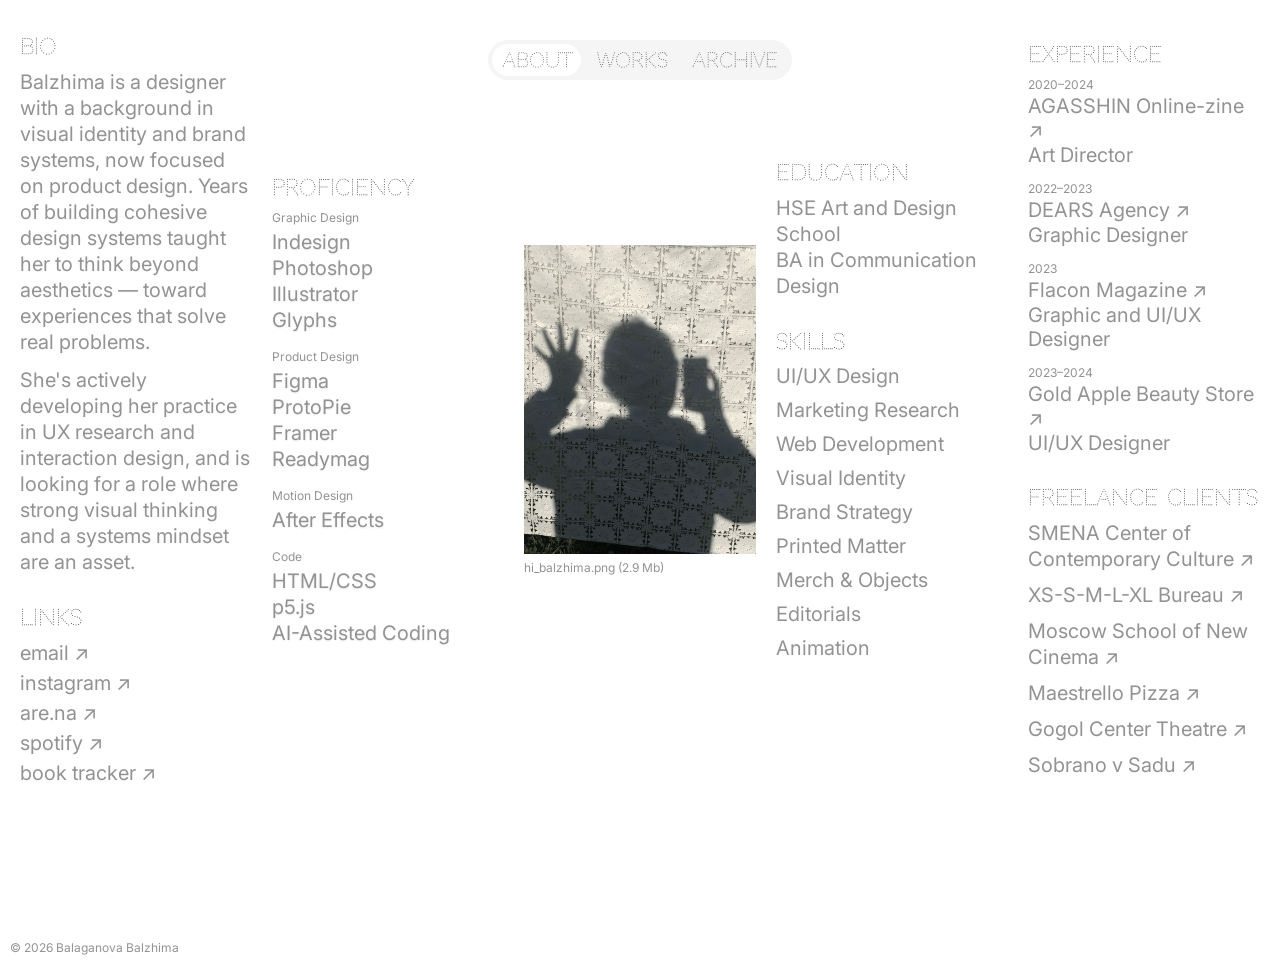
==== index.html @ 2ab9d3fc "Fix broken web font load and inconsistent contact links The body font silently failed to load on eve" ====
<!DOCTYPE html>
<html lang="en">
<head>
  <meta charset="UTF-8" />
  <meta name="viewport" content="width=device-width, initial-scale=1.0" />
  <title>Balzhima — Portfolio</title>
  <meta name="description" content="Portfolio of Balaganova Balzhima, visual and product designer." />
  <meta name="theme-color" media="(prefers-color-scheme: light)" content="#f6f6f6" />
  <meta name="theme-color" media="(prefers-color-scheme: dark)" content="#151515" />
  <link rel="icon" type="image/png" sizes="32x32" href="img/favicon-3.png" media="(prefers-color-scheme: light)" />
  <link rel="icon" type="image/png" sizes="32x32" href="img/favicon-1.png" media="(prefers-color-scheme: dark)" />
  <link rel="alternate icon" type="image/png" sizes="32x32" href="img/favicon.png" />
  <link rel="apple-touch-icon" sizes="180x180" href="img/Apple%20Touch.png" />
  <meta property="og:type" content="website" />
  <meta property="og:url" content="https://balzhima.com/" />
  <meta property="og:title" content="Balzhima — Portfolio" />
  <meta property="og:description" content="Portfolio of Balaganova Balzhima, visual and product designer." />
  <meta property="og:image" content="https://balzhima.com/img/Social%20Preview.png" />
  <meta property="twitter:card" content="summary_large_image" />
  <meta property="twitter:title" content="Balzhima — Portfolio" />
  <meta property="twitter:description" content="Portfolio of Balaganova Balzhima, visual and product designer." />
  <meta property="twitter:image" content="https://balzhima.com/img/Social%20Preview.png" />
  <link rel="canonical" href="https://balzhima.com/" />
  <link rel="preconnect" href="https://fonts.googleapis.com">
  <link rel="preconnect" href="https://fonts.gstatic.com" crossorigin>
  <link href="https://fonts.googleapis.com/css2?family=Codystar:wght@400&family=Inter:wght@400;500&display=swap" rel="stylesheet">
  <link rel="stylesheet" href="assets/css/style.css">
</head>
<body>

  <!-- NAV -->
  <nav class="nav">
    <div class="nav-track" id="navTrack">
      <div class="nav-pill" id="navPill"></div>
      <a href="index.html" class="nav-item active">ABOUT</a>
      <a href="works.html" class="nav-item">WORKS</a>
      <a href="archive.html" class="nav-item">ARCHIVE</a>
    </div>
  </nav>

  <!-- 5-COLUMN GRID -->
  <main class="grid">

    <!-- COL 1: BIO + LINKS -->
    <div class="col">
      <section class="block">
        <h2 class="label">BIO</h2>
        <p class="body-text">Balzhima is a designer with a background in visual identity and brand systems, now focused on product design. Years of building cohesive design systems taught her to think beyond aesthetics — toward experiences that solve real problems.</p>
        <p class="body-text" style="margin-top:12px;">She's actively developing her practice in UX research and interaction design, and is looking for a role where strong visual thinking and a systems mindset are an asset.</p>
      </section>

      <section class="block">
        <h2 class="label">LINKS</h2>
        <ul class="link-list">
          <li><a href="mailto:b.balaganova@gmail.com">email ↗︎</a></li>
          <li><a href="https://www.instagram.com/__balzhima/" target="_blank">instagram ↗︎</a></li>
          <li><a href="https://www.are.na/balzhima-2000/channels" target="_blank">are.na ↗︎</a></li>
          <li><a href="https://open.spotify.com/user/31oeswa2txwcphcyhe5cj5zq6t7i" target="_blank">spotify ↗︎</a></li>
          <li><a href="https://balzhima2000.notion.site/Balzhima-s-Book-Tracker-21664d655b8780428975fd9d78e1e804" target="_blank">book tracker ↗︎</a></li>
        </ul>
      </section>
    </div>
    <div class="col">
      <section class="block">
        <h2 class="label">PROFICIENCY</h2>

        <div class="prof-group">
          <h3 class="prof-cat">Graphic Design</h3>
          <ul class="prof-items">
            <li>Indesign</li><li>Photoshop</li><li>Illustrator</li><li>Glyphs</li>
          </ul>
        </div>
        <div class="prof-group">
          <h3 class="prof-cat">Product Design</h3>
          <ul class="prof-items">
            <li>Figma</li><li>ProtoPie</li><li>Framer</li><li>Readymag</li>
          </ul>
        </div>
        <div class="prof-group">
          <h3 class="prof-cat">Motion Design</h3>
          <ul class="prof-items">
            <li>After Effects</li>
          </ul>
        </div>
        <div class="prof-group">
          <h3 class="prof-cat">Code</h3>
          <ul class="prof-items">
            <li>HTML/CSS</li><li>p5.js</li><li>AI-Assisted Coding</li>
          </ul>
        </div>
      </section>
    </div>

    <!-- COL 3: PORTRAIT -->
    <div class="col col-center">
      <div class="portrait-wrap">
        <img
          src="img/hi_balzhima.png"
          alt="hi_balzhima.png"
          class="portrait"
        />
        <span class="portrait-caption">hi_balzhima.png (2.9 Mb)</span>
      </div>
    </div>

    <!-- COL 4: EDUCATION + SKILLS -->
    <div class="col">
      <section class="block">
        <h2 class="label">EDUCATION</h2>
        <p class="body-text">HSE Art and Design School<br>BA in Communication Design</p>
      </section>

      <section class="block">
        <h2 class="label">SKILLS</h2>
        <ul class="skills-list">
          <li>UI/UX Design</li>
          <li>Marketing Research</li>
          <li>Web Development</li>
          <li>Visual Identity</li>
          <li>Brand Strategy</li>
          <li>Printed Matter</li>
          <li>Merch &amp; Objects</li>
          <li>Editorials</li>
          <li>Animation</li>
        </ul>
      </section>
    </div>

    <!-- COL 5: EXPERIENCE + FREELANCE -->
    <div class="col">
      <section class="block">
        <h2 class="label">EXPERIENCE</h2>
        <div class="exp-list">
          <div class="exp-item">
            <span class="exp-year">2020–2024</span>
            <div class="exp-detail">
              <a href="https://www.instagram.com/agasshin/" target="_blank" class="exp-org">AGASSHIN Online-zine ↗︎</a>
              <span class="exp-role">Art Director</span>
            </div>
          </div>
          <div class="exp-item">
            <span class="exp-year">2022–2023</span>
            <div class="exp-detail">
              <a href="https://dears.agency/" target="_blank" class="exp-org">DEARS Agency ↗︎</a>
              <span class="exp-role">Graphic Designer</span>
            </div>
          </div>
          <div class="exp-item">
            <span class="exp-year">2023</span>
            <div class="exp-detail">
              <a href="https://flacon-magazine.com/" target="_blank" class="exp-org">Flacon Magazine ↗︎</a>
              <span class="exp-role">Graphic and UI/UX Designer</span>
            </div>
          </div>
          <div class="exp-item">
            <span class="exp-year">2023–2024</span>
            <div class="exp-detail">
              <a href="https://goldapple.ru/" target="_blank" class="exp-org">Gold Apple Beauty Store ↗︎</a>
              <span class="exp-role">UI/UX Designer</span>
            </div>
          </div>
        </div>
      </section>

      <section class="block">
        <h2 class="label">FREELANCE CLIENTS</h2>
        <ul class="freelance-list">
          <li><a href="https://s-m-e-n-a.org/" target="_blank">SMENA Center of Contemporary Culture ↗︎</a></li>
          <li><a href="https://www.instagram.com/bureauxssmlxl/" target="_blank">XS-S-M-L-XL Bureau ↗︎</a></li>
          <li><a href="https://newcinemaschool.com/" target="_blank">Moscow School of New Cinema ↗︎</a></li>
          <li><a href="https://pizzamaestrello.com/" target="_blank">Maestrello Pizza ↗︎</a></li>
          <li><a href="https://gogolcenter.com/en/" target="_blank">Gogol Center Theatre ↗︎</a></li>
          <li><a href="https://sobranovsadu.ru/" target="_blank">Sobrano v Sadu ↗︎</a></li>
        </ul>
      </section>
    </div>

  </main>

  <!-- SPOTIFY WIDGET CENTERED -->
  <div class="spotify-center">
    <button id="spotify-widget" class="spotify-widget" onclick="window.open(spotifyUrl, '_blank')" style="display:none;">
      <img id="sw-art" src="" alt="" class="sw-art" />
      <div class="sw-info">
        <span id="sw-label" class="sw-label"></span>
        <div class="sw-row">
          <span id="sw-title" class="sw-title"></span>
          <span class="sw-dot">·</span>
          <span id="sw-artist" class="sw-artist"></span>
        </div>
      </div>
      <span id="sw-time" class="sw-time"></span>
    </button>
  </div>

  <footer class="footer">© 2026 Balaganova Balzhima</footer>

  <script src="assets/js/nav.js"></script>
  <script src="assets/js/spotify.js"></script>
  <script src="assets/js/cursor.js"></script>
</body>
</html>
---- assets/css/style.css ----
/* =====================================================
   BALZHIMA PORTFOLIO — style.css
   ===================================================== */

/* ── TOKENS ─────────────────────────────────────────── */
:root {
  --bg-light:    #ffffff;
  --bg-dark:     #151515;
  --text:        #222222;
  --muted:       #939393;
  --text-body:   #2f2f2f;
  --font-nav:    'Codystar', sans-serif;
  --font-body:   'Inter', sans-serif;
  --pad:         20px;
  --gap:         20px;
}

/* ── RESET ──────────────────────────────────────────── */
*, *::before, *::after { box-sizing: border-box; margin: 0; padding: 0; }
html { font-size: 14px; }
body {
  background: var(--bg-light);
  color: var(--text);
  font-family: var(--font-body);
  font-weight: 400;
  -webkit-font-smoothing: antialiased;
  min-height: 100vh;
  display: flex;
  flex-direction: column;
  width: auto;
}

@media (hover: none) {
  #harmonic-cursor-root {
    display: none;
  }
}

ul { list-style: none; }
a { color: inherit; text-decoration: none; }

.link-list a:hover,
.skills-list a:hover,
.freelance-list a:hover,
.exp-org:hover {
  color: #939393;
  opacity: 1;
}
img { display: block; max-width: 100%; }

/* ── NAV ─────────────────────────────────────────────── */
.nav {
  display: flex;
  justify-content: center;
  align-items: center;
  padding: 20px;
  position: fixed;
  top: 20px;
  left: 0;
  right: 0;
  z-index: 100;
  background: transparent;
  box-shadow: none;
}

main {
  padding-top: 20px;
}

.nav-track {
  position: relative;
  display: flex;
  align-items: center;
  gap: 4px;
  padding: 4px;
  border-radius: 999px;
  background: rgba(245, 245, 245, 1);
}

.nav-pill {
  position: absolute;
  top: 4px;
  bottom: 4px;
  left: 0;
  border-radius: 999px;
  background: #ffffff;
  transition: transform 0.32s cubic-bezier(0.34, 1.56, 0.64, 1),
              width 0.32s cubic-bezier(0.34, 1.56, 0.64, 1);
  pointer-events: none;
  z-index: 1;
}

.nav-item {
  position: relative;
  z-index: 2;
  font-family: var(--font-nav);
  font-size: 20px;
  letter-spacing: 0em;
  color: var(--text);
  padding: 4px 10px;
  border-radius: 999px;
  user-select: none;
  white-space: nowrap;
  transition: color 0.15s;
}

/* ── 5-COLUMN GRID ───────────────────────────────────── */
.grid {
  flex: 1;
  display: grid;
  grid-template-columns: repeat(5, 1fr);
  gap: var(--gap);
  padding: var(--pad);
  align-items: center;
  min-height: calc(100vh - 80px);
  align-content: center;
}

.col {
  display: flex;
  flex-direction: column;
  gap: 30px;
  align-items: center;
}

/* ── SECTION LABELS ──────────────────────────────────── */
.label {
  font-family: var(--font-nav);
  font-size: 22px;
  font-weight: 400;
  letter-spacing: 0em;
  color: #222222;
  text-transform: uppercase;
  margin-bottom: 10px;
}

.block {
  display: flex;
  flex-direction: column;
  width: 100%;
  max-width: 280px;
}

/* ── BODY TEXT ───────────────────────────────────────── */
.body-text {
  font-family: var(--font-body);
  font-size: 20px;
  letter-spacing: 0em;
  line-height: 1.3;
  font-weight: 400;
  color: #939393;
  text-shadow: 0 1px 2px rgba(217, 217, 217, 0.08);
}

/* ── LINK LIST ───────────────────────────────────────── */
.link-list {
  display: flex;
  flex-direction: column;
  gap: 4px;
}
.link-list a {
  font-family: var(--font-body);
  font-size: 20px;
  line-height: 1.3;
  font-weight: 400;
  color: #939393;
  text-shadow: 0 1px 2px rgba(217, 217, 217, 0.08);
}

.link-list a:hover {
  text-decoration: underline;
  text-decoration-thickness: 1px;
  text-underline-offset: 2px;
}

/* ── SPOTIFY WIDGET ──────────────────────────────────── */
.spotify-widget {
  display: flex;
  align-items: center;
  gap: 10px;
  background: #f5f5f5;
  border-radius: 999px;
  padding: 7px 14px 7px 10px;
  width: fit-content;
  border: none;
  font-family: var(--font-body);
  transition: background 0.15s;
  max-width: 100%;
  text-align: left;
  position: fixed;
  bottom: 20px;
  left: 50%;
  transform: translateX(-50%);
  z-index: 120;
}
.spotify-widget:hover { background: #e3e3e3; }

.sw-art {
  width: 32px;
  height: 32px;
  border-radius: 6px;
  object-fit: cover;
  flex-shrink: 0;
  box-shadow: 2px 2px 4px rgba(0,0,0,0.12);
}
.sw-info {
  display: flex;
  flex-direction: column;
  min-width: 0;
}
.sw-label {
  font-size: 10px;
  color: var(--muted);
  line-height: 1.4;
}
.sw-row {
  display: flex;
  align-items: center;
  gap: 4px;
  white-space: nowrap;
}
.sw-title, .sw-artist {
  font-size: 12px;
  color: #222;
  overflow: hidden;
  text-overflow: ellipsis;
  max-width: 120px;
}
.sw-dot { font-size: 12px; color: #aaa; }
.sw-time { font-size: 10px; color: #aaa; flex-shrink: 0; }

/* ── PROFICIENCY ─────────────────────────────────────── */
.prof-group { margin-bottom: 16px; }
.prof-group:last-child { margin-bottom: 0; }
.prof-cat {
  font-family: var(--font-body);
  font-size: 12px;
  font-weight: 400;
  letter-spacing: 0em;
  color: var(--muted);
  margin-bottom: 4px;
}
.prof-items li {
  font-family: var(--font-body);
  font-size: 20px;
  font-weight: 400;
  line-height: 1.3;
  color: #939393;
  text-shadow: 0 1px 2px rgba(0,0,0,0.08);
}

/* ── PORTRAIT ────────────────────────────────────────── */
.portrait-wrap {
  display: flex;
  flex-direction: column;
  gap: 6px;
  width: 100%;
  max-width: 280px;
}
.portrait {
  width: 100%;
  aspect-ratio: 3/4;
  object-fit: cover;
}
.portrait-caption {
  font-size: 12px;
  color: var(--muted);
  letter-spacing: 0em;
}

/* ── FREELANCE LIST ───────────────────────────────────── */
.freelance-list {
  display: flex;
  flex-direction: column;
  gap: 10px;
}
.freelance-list li {
  font-family: var(--font-body);
  font-size: 20px;
  font-weight: 400;
  line-height: 1.3;
  color: var(--muted);
  text-shadow: 0 1px 2px rgba(217, 217, 217, 0.08);
}
.freelance-list a {
  font-family: var(--font-body);
  font-size: 20px;
  font-weight: 400;
  color: var(--muted);
  text-shadow: 0 1px 2px rgba(217, 217, 217, 0.08);
}
.freelance-list a:hover {
  text-decoration: underline;
  text-decoration-thickness: 1px;
  text-underline-offset: 2px;
}

/* ── SKILLS LIST ─────────────────────────────────────── */
.skills-list {
  display: flex;
  flex-direction: column;
  gap: 10px;
}
.skills-list li,
.skills-list a,
.skills-list a:hover {
  font-family: var(--font-body);
  font-size: 20px;
  font-weight: 400;
  color: var(--muted);
  text-shadow: 0 1px 2px rgba(217, 217, 217, 0.08);
}

.skills-list a:hover {
  text-decoration: underline;
  text-decoration-thickness: 1px;
  text-underline-offset: 2px;
}

/* ── EXPERIENCE ──────────────────────────────────────── */
.exp-list { display: flex; flex-direction: column; gap: 14px; }
.exp-item { display: flex; flex-direction: column; gap: 2px; }
.exp-year { font-size: 12px; color: var(--muted); letter-spacing: 0em; }
.exp-detail { display: flex; flex-direction: column; gap: 1px; }
.exp-org {
  font-family: var(--font-body);
  font-size: 20px;
  font-weight: 400;
  color: var(--muted);
  text-shadow: 0 1px 2px rgba(217, 217, 217, 0.08);
}
.exp-org:hover {
  text-decoration: underline;
  text-decoration-thickness: 1px;
  text-underline-offset: 2px;
}
.exp-role { font-family: var(--font-body); font-size: 20px; color: var(--muted); font-weight: 400; }

/* ── FOOTER ──────────────────────────────────────────── */
.footer {
  padding: 10px;
  padding-top: 120px;
  font-size: 12px;
  color: var(--muted);
  font-family: var(--font-body);
  font-weight: 400;
  letter-spacing: 0em;
  position: relative;
}

/* ── WORKS PAGE ──────────────────────────────────────── */
.works-main {
  flex: 1;
  display: grid;
  grid-template-columns: 1fr;
  gap: 100px;
  width: 100% !important;
}

.work-card {
  display: block;
  width: 100% !important;
  overflow: visible;
}

.work-card .wc-title {
  pointer-events: auto;
}

.work-card .wc-meta {
  pointer-events: none;
}

.work-card .wc-title a {
  pointer-events: auto;
}

.work-card.under-construction,
.work-card.under-construction * {
  cursor: not-allowed !important;
}

.swiper-wrapper {
  box-sizing: border-box;
  width: 100%;
  height: 40vh;
  display: flex;
  overflow-x: auto;
  overflow-y: hidden;
  -webkit-overflow-scrolling: touch;
  scroll-behavior: auto;
  gap: 10px;
  padding: 0 20px;
  scrollbar-width: none;
  touch-action: pan-y;
}

.wc-thumb {
  display: block;
  height: 100%;
  aspect-ratio: 4/3;
  object-fit: cover;
  object-position: center;
  flex-shrink: 0;
  margin-right: 5px;
  overflow: hidden;
}

.wc-thumb:last-child {
  margin-right: 0;
}

.wc-meta {
  display: flex;
  flex-direction: row;
  padding: 10px 20px 0 20px;
  place-content: center space-between;
  align-content: center;
  gap: 20px;
  width: 100% !important;
  box-sizing: border-box;
}
.wc-title { 
  display: flex;
  grid-column: span 1;
  font-size: 20px; 
  font-weight: 400; 
  font-family: var(--font-nav);
}

.wc-description {
  grid-column: span 4;
  font-size: 16px;
  color: var(--muted);
}

.wc-info {
  display: grid;
  gap: 20px;
  grid-template-columns: repeat(5, minmax(50px, 1fr));
  width: 100% !important;
}

.wc-tags {     
  place-content: center;
  align-items: center;
  width: fit-content;
  height: min-content;
  padding: 3px 10px;
  background-color: rgb(247, 247, 247);
  border-radius: 30px;
  font-size: 11px;
  color: var(--muted);
  white-space: nowrap;
  
}

.wc-tags-uc {
  place-content: center;
  align-items: center;
  width: fit-content;
  height: min-content;
  padding: 1px 4px;
  background-color: rgb(247, 209, 23);
  border: 0.5px solid var(--text);
  box-shadow: 0 0 0 2.5px rgb(247, 209, 23);
  border-radius: 30px;
  font-size: 9px;
  color: var(--text);
  white-space: nowrap;
}

.tag-stack {
  display: flex;
  flex-wrap: wrap;
  gap: 5px;
  height: min-content;
  flex-flow: row;
  width: min-content;
}

.footer.works {
  display: flex;
  flex-direction: row;
  width: 100%;
  padding: 20px;
  padding-top: 120px;
  justify-content: center;
  place-content: center space-between;
}

.footer.works .footer-right {
  display: flex;
  gap: 20px;
}

/* ── ARCHIVE PAGE ────────────────────────────────────── */
body.archive {
  background: var(--bg-dark);
}

.nav-track.archive {
  background: rgb(55, 55, 55);
}

.nav-pill.archive {
  background: rgb(93, 93, 93);
}

a.nav-item.archive {
  color: rgb(255, 255, 255);
}

.archive-main {
  flex: 1;
  padding: var(--pad);
  padding-top: 100px;
}


.archive-grid {
  width: 100%;
  counter-reset: grid;
  columns: 4;
  column-gap: calc(100vw / 20 + 30px);
  grid-row-gap: 16px;
  height: auto;
}

/*.archive-grid {
  width: 100%;
  display: grid;
  grid-template-columns: repeat(8, minmax(50px, 1fr));
  gap: 40px 10px;
  justify-content: center;
  grid-auto-rows: minmax(0, 1fr);
}
*/

.archive-item {
  display: flex;
  flex-direction: column;
  place-self: start;
  margin-bottom: 120px;
  width: 100%;
}

.archive-img{
  display: block;
  width: 100%;
  height: auto;
  cursor: pointer;
}

.archive-item video {
  display: block;
  width: 100%;
  height: auto;
  cursor: pointer;
}

/*.archive-img:hover {
  filter: brightness(0.8);
  transition: filter 0.15s;
}*/

.archive-title {
  font-size: 12px;
  color: var(--muted);
  text-align: center;
  margin-top: 5px;
  height: fit-content;
  order: 1;
}

.footer.archive {
  display: flex;
  flex-direction: row;
  width: 100%;
  padding: 20px;
  padding-top: 120px;
  justify-content: center;
  place-content: center space-between;
}

.footer.archive .footer-right {
  display: flex;
  gap: 20px;
}

/* ── CASE PAGE ─────────────────────────────────── */
.case {
  display: flex;
  flex-direction: column;
  align-items: center;
  padding-top: 100px;
  padding-bottom: 80px;
  gap: 60px;
  width: 100%;
}

.case-hero {
  display: flex;
  flex-direction: column;
  align-items: center;
  gap: 16px;
  text-align: center;
  max-width: 600px;
  padding: 0 20px;
}

.case-meta {
  display: flex;
  flex-direction: column;
  gap: -2px;
  text-align: center;
   font-family: var(--font-body);
  font-size: 16px;
  font-weight: 500;
  line-height: 1.65;
  color: var(--text);
}
.case-link {
  font-family: var(--font-body);
  font-size: 16px;
  font-weight: 500;
  line-height: 1.65;
  color: var(--muted);
}

.case-link:hover {
  text-decoration: underline;
  text-decoration-thickness: 1px;
  text-underline-offset: 2px;
}

.case-client {
  font-family: var(--font-nav);
  font-size: 60px;
  color: var(--text);
  text-transform: uppercase;
}

.title-block {
  display: flex;
  flex-direction: column;
  gap: 5px;
  align-items: center;
  text-align: center;
}

.case-title {
  font-family: var(--font-body);
  font-size: 22px;
  font-weight: 400;
  line-height: 1.35;
  color: var(--text-body);
}

.case-tags {
  display: flex;
  flex-wrap: wrap;
  gap: 6px;
  justify-content: center;
}

.case-image-full {
  width: 100%;
  max-width: 100%;
  padding: 0 20px;
}

.case-image-two {
  width: 100%;
  max-width: 100%;
  padding: 0 20px;
  display: grid;
  grid-template-columns: 1fr 1fr;
  gap: 10px;
}

.case-img {
  width: 100%;
  height: auto;
  display: block;
}

.case-image-full,
.case-image-two,
.case-section {
  margin: 0 auto;
}

.case-section {
  width: 100%;
  max-width: 800px;
  padding: 0 20px;
}

.case-text-block {
  max-width: 80vw;
  margin: 0 auto;
}

.case-body {
  font-family: var(--font-body);
  font-size: 16px;
  font-weight: 400;
  line-height: 1.65;
  color: var(--muted);
}

.case-label-inline {
  font-weight: 500;
  color: var(--text);
}


/* ── RESPONSIVE ──────────────────────────────────────── */

@media (max-width: 1199px) {

  .archive-grid {
    columns: 3;
    grid-row-gap: 16px;
  }


  .grid {
    grid-template-columns: 1fr 1fr !important;
    gap: 20px;
    padding: 20px !important;
    align-items: start;
    justify-items: stretch;
    max-width: 100% !important;
    margin: 0 auto;
  }
  .exp-item,
  .prof-group{
flex-direction: row;
display: flex;
  }

  .freelance-list,
  .skills-list,
  .link-list{
    padding-left: 10vw;
  }
  .exp-year,
  .prof-cat
{
    width: 10vw;
    text-align: right;
    padding-right: 10px;
  }

  .col {
    align-items: flex-start;
    width: 100% !important;
  }

  .col-center {
    grid-column: span 2;
    justify-self: stretch;
  }

  .block {
    width: 100% !important;
    max-width: 100% !important;
  }

  .label {
    text-align: left;
    padding-left: 10vw;
    margin-bottom: 10px;
  }

  .body-text,
  .link-list a,
  .prof-items li,
  .skills-list li,
  .freelance-list li,
  .exp-org {
    font-size: 18px !important;
    line-height: 1.2 !important;
    text-align: left !important;
  }

  .portrait-wrap {
    margin: 0 auto;
  }

  /* Tablet font sizes */
  .body-text {
    font-size: 18px;
  }
}

@media (max-width: 809px) {

  /* ── CLARA RESPONSIVE ───────────────────────────── */
  .case-title {
    font-size: 18px;
  }

  .case-image-two {
    grid-template-columns: 1fr;
  }

  .case-text-block {
    max-width: 100%;
  }


  /* ── ARCHIVE PAGE - RESPONSIVE ──────────────────────────────────────── */

  .archive-grid {
    columns: 2;
    grid-row-gap: 16px;
  }

  .archive-item {
  display: flex;
  flex-direction: column;
  place-self: start;
  margin-bottom: 60px;
}

  /* ── WORKS PAGE - RESPONSIVE ──────────────────────────────────────── */

  .works-main {
  grid-template-columns: 1fr !important;
  flex: 1;
  display: grid;
  gap: 60px;
  width: 100% !important;
}

  .work-card {
  width: 100% !important;
}

  .wc-meta {
  display: flex;
  flex-direction: column;
  gap: 10px;
}

  .wc-info {
  display:  flex;
  flex-direction: column;
  gap: 5px;
  order: 1;
}

.tag-stack {
  order: 0;
}

/* ── MAIN - RESPONSIVE ──────────────────────────────────────── */

   .grid {
    grid-template-columns: 1fr !important;
    gap: 30px;
    padding: 16px !important;
    align-items: start;
    width: 100% !important;
    max-width: 100% !important;
  }

  .link-list,
  .skills-list,
  .freelance-list,
  .label {
padding-left: 25vw;
  }

  .exp-item{
flex-direction: row;
  }

  .prof-group {
    display: flex;
    flex-direction: row;
  }

  .prof-cat,
  .exp-year {
    width: 25vw;
    text-align: right;
    padding-right: 10px;
  }

  .nav {
    position: fixed;
    top: 10px;
  }

  .col-center {
    order: -1;
    grid-column: span 1;
  }

  .portrait-wrap {
    max-width: 100% !important;
  }

  .col {
    align-items: flex-start;
    width: 100% !important;
  }

  .block {
    margin: 0;
    width: 100% !important;
    max-width: 100% !important;
  }

  .label {
    text-align: left;
    font-size: 22px;
    margin-bottom: 10px;
  }

  .portrait-wrap {
    margin: 0 auto;
  }

  .body-text,
  .link-list a,
  .prof-items li,
  .skills-list li,
  .freelance-list a,
  .exp-org,
  .exp-role{
    font-size: 16px !important;
    line-height: 1.4 !important;
    text-align: left !important;
  }

  .skills-list,
  .freelance-list {
    width: 100%;
    text-align: center;
  }

  .exp-item {
    width: 100%;
  }

  .work-card:nth-child(odd) {
    border-right: none;
  }

  .footer {
    text-align: center;
    width: 100%;
  }

  .spotify-widget {
    position: fixed;
    bottom: 40px;
  }
}
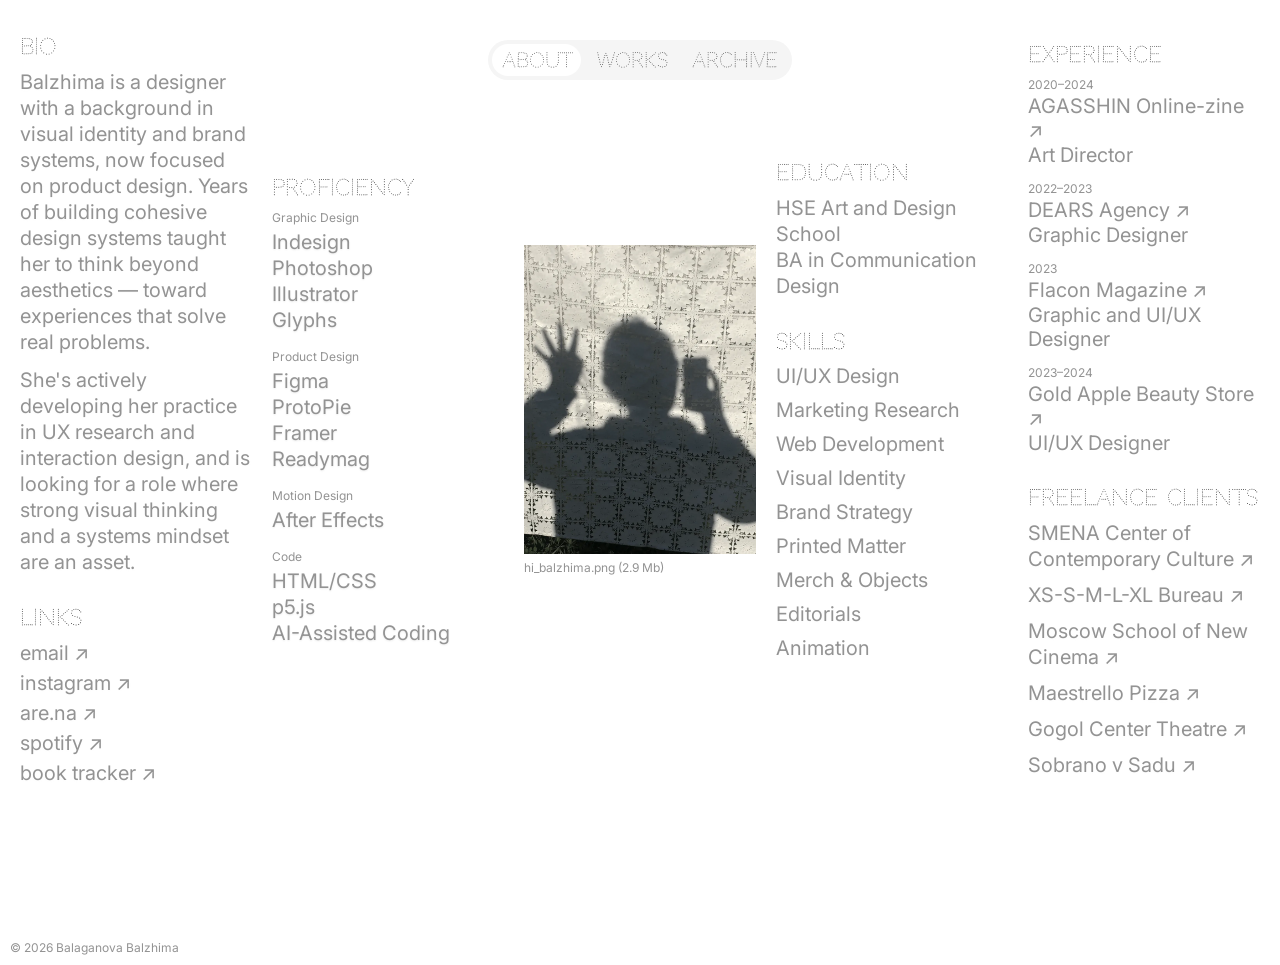
==== commit a6b76b83: "Optimize images and videos; finish works.html card refactor Page-load image weight drops ~70 MB -> ~" ====
--- a/index.html
+++ b/index.html
@@ -95,7 +95,7 @@
     <div class="col col-center">
       <div class="portrait-wrap">
         <img
-          src="img/hi_balzhima.png"
+          src="img/hi_balzhima.webp"
           alt="hi_balzhima.png"
           class="portrait"
         />
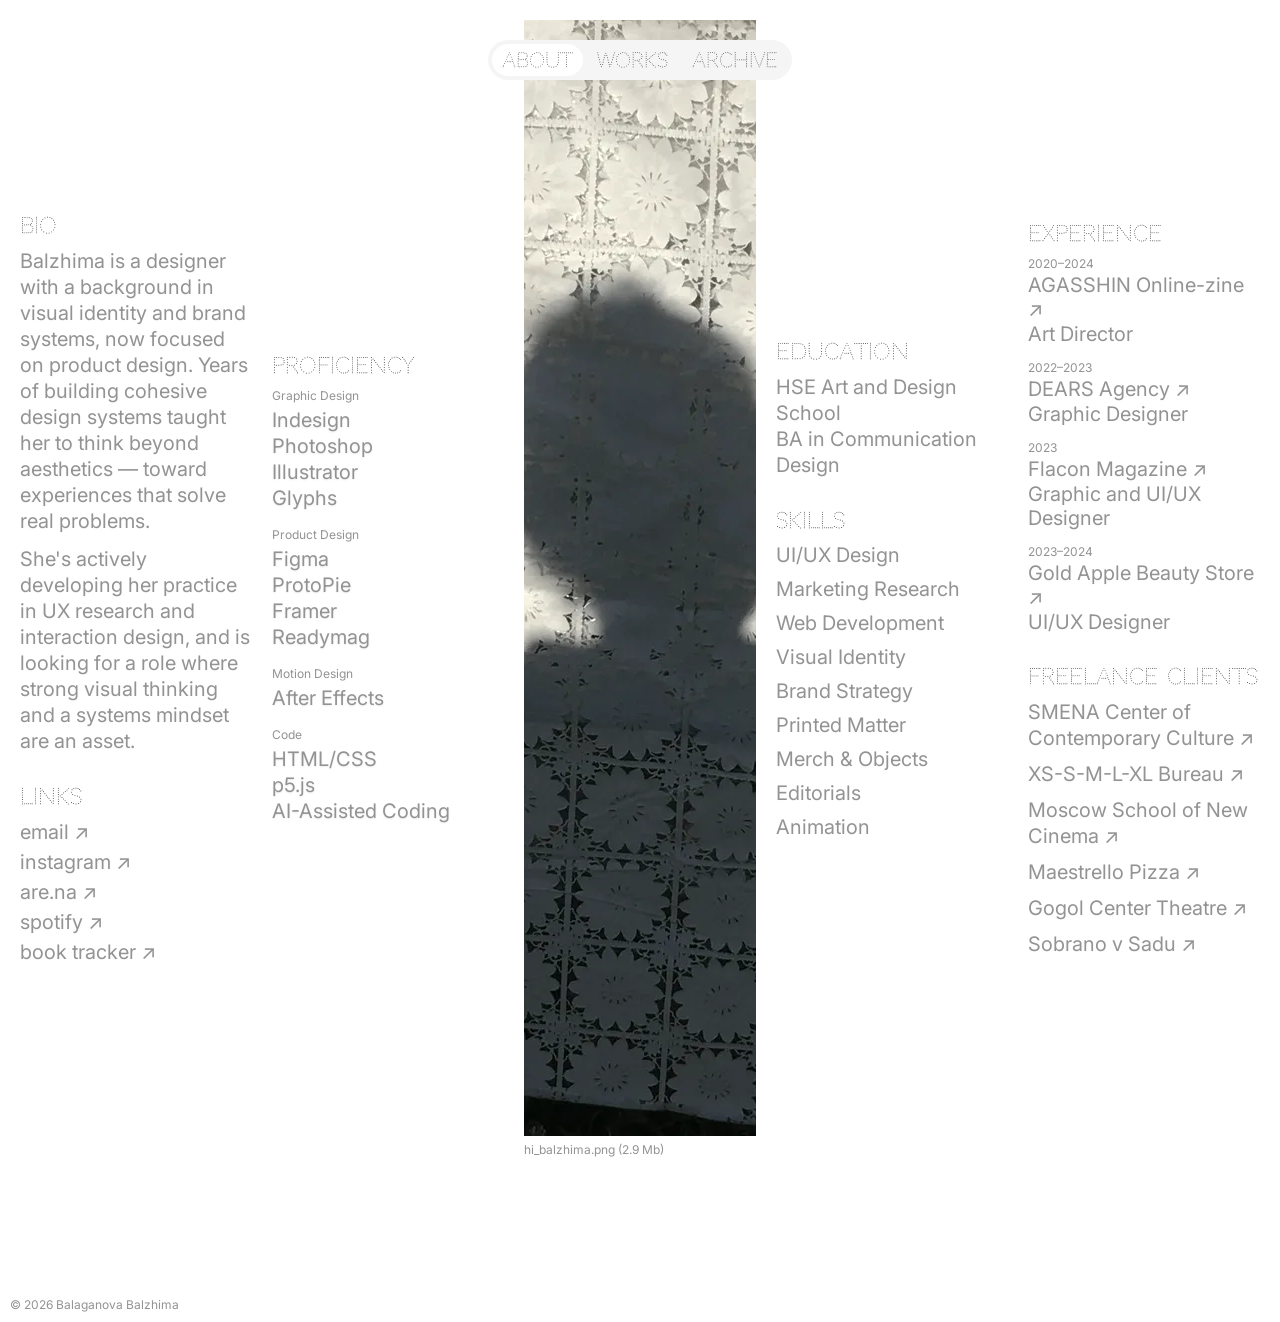
==== commit bc438bef: "Add descriptive alt text, dimensions, and lazy-loading to images Accessibility + layout stability pa" ====
--- a/index.html
+++ b/index.html
@@ -94,11 +94,7 @@
     <!-- COL 3: PORTRAIT -->
     <div class="col col-center">
       <div class="portrait-wrap">
-        <img
-          src="img/hi_balzhima.webp"
-          alt="hi_balzhima.png"
-          class="portrait"
-        />
+        <img src="img/hi_balzhima.webp" alt="Portrait of Balzhima" width="837" height="1116" fetchpriority="high" decoding="async" class="portrait" />
         <span class="portrait-caption">hi_balzhima.png (2.9 Mb)</span>
       </div>
     </div>
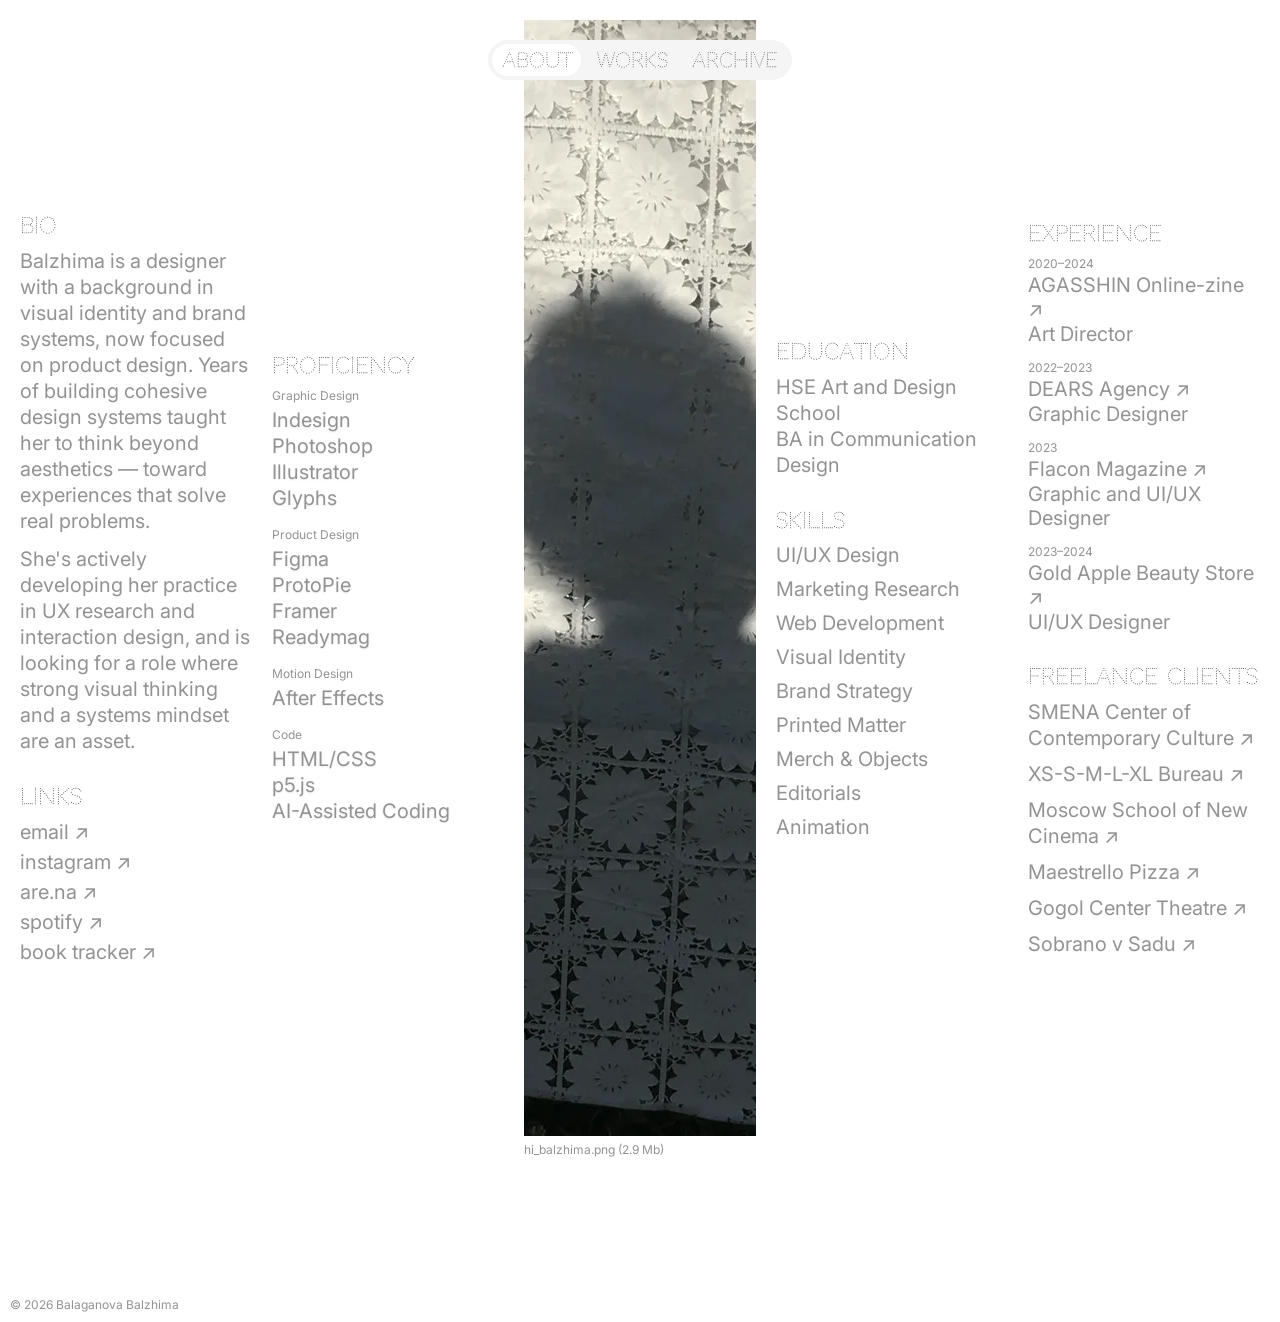
==== commit 2a505cbc: "Serve clean URLs without .html extensions Add vercel.json with cleanUrls so pages serve at /works, /" ====
--- a/index.html
+++ b/index.html
@@ -32,9 +32,9 @@
   <nav class="nav">
     <div class="nav-track" id="navTrack">
       <div class="nav-pill" id="navPill"></div>
-      <a href="index.html" class="nav-item active">ABOUT</a>
-      <a href="works.html" class="nav-item">WORKS</a>
-      <a href="archive.html" class="nav-item">ARCHIVE</a>
+      <a href="/" class="nav-item active">ABOUT</a>
+      <a href="/works" class="nav-item">WORKS</a>
+      <a href="/archive" class="nav-item">ARCHIVE</a>
     </div>
   </nav>
 
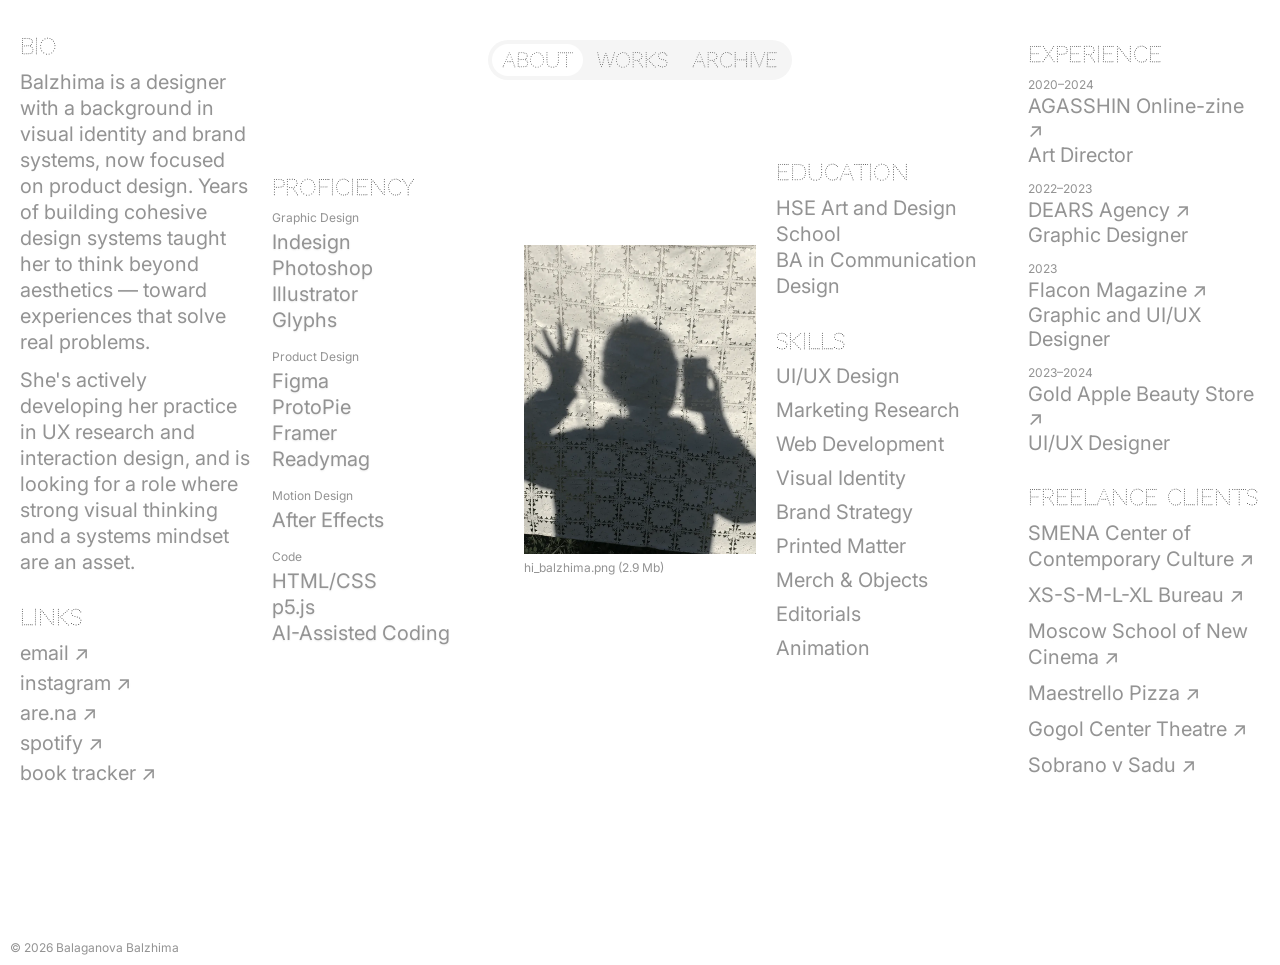
==== commit bf0ab7b2: "Fix portrait stretched by width/height attributes Same regression as the works thumbnails: .portrait" ====
--- a/index.html
+++ b/index.html
@@ -94,7 +94,7 @@
     <!-- COL 3: PORTRAIT -->
     <div class="col col-center">
       <div class="portrait-wrap">
-        <img src="img/hi_balzhima.webp" alt="Portrait of Balzhima" width="837" height="1116" fetchpriority="high" decoding="async" class="portrait" />
+        <img src="img/hi_balzhima.webp" alt="Portrait of Balzhima" fetchpriority="high" decoding="async" class="portrait" />
         <span class="portrait-caption">hi_balzhima.png (2.9 Mb)</span>
       </div>
     </div>
--- a/assets/css/style.css
+++ b/assets/css/style.css
@@ -460,11 +460,19 @@
   align-items: center;
   width: fit-content;
   height: min-content;
-  padding: 1px 4px;
-  background-color: rgb(247, 209, 23);
-  border: 0.5px solid var(--text);
-  box-shadow: 0 0 0 2.5px rgb(247, 209, 23);
-  border-radius: 30px;
+  padding: 6px 14px;
+  /* Two-color dashed "caution" border (near-black + amber) that follows the
+     rounded corners: two offset dashed rounded-rect strokes drawn as an inline
+     SVG. pathLength normalises the dash units so 10 dash cycles distribute
+     evenly around the whole perimeter with no seam, and the SVG's proportions
+     match the tag so the dashes render uniform rather than squashed on the
+     short edges. Fill stays transparent so the page background shows through. */
+  background-color: transparent;
+  background-image: url("data:image/svg+xml,%3Csvg xmlns='http://www.w3.org/2000/svg' width='132' height='24'%3E%3Crect x='1' y='1' width='130' height='22' rx='6' ry='6' pathLength='300' fill='none' stroke='%23222222' stroke-width='2' stroke-dasharray='6 14' vector-effect='non-scaling-stroke'/%3E%3Crect x='1' y='1' width='130' height='22' rx='6' ry='6' pathLength='300' fill='none' stroke='%23E3A72F' stroke-width='2' stroke-dasharray='6 14' stroke-dashoffset='-10' vector-effect='non-scaling-stroke'/%3E%3C/svg%3E");
+  background-repeat: no-repeat;
+  background-position: center;
+  background-size: 100% 100%;
+  border-radius: 6px;
   font-size: 9px;
   color: var(--text);
   white-space: nowrap;
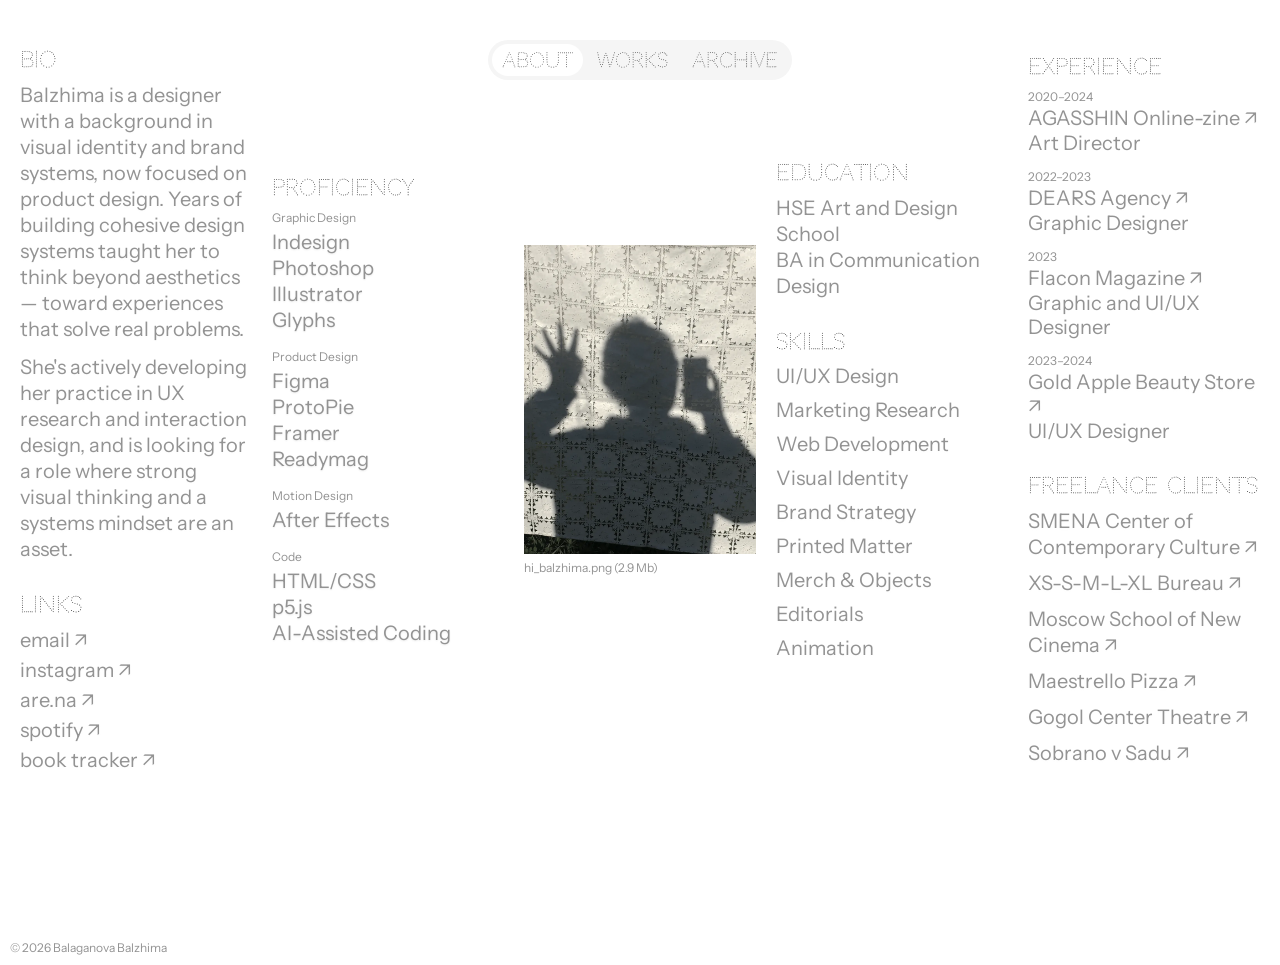
==== commit e930730c: "Switch the body typeface from Inter to Instrument Sans Per Balzhima's direction. Instrument Sans set" ====
--- a/index.html
+++ b/index.html
@@ -23,7 +23,7 @@
   <link rel="canonical" href="https://balzhima.com/" />
   <link rel="preconnect" href="https://fonts.googleapis.com">
   <link rel="preconnect" href="https://fonts.gstatic.com" crossorigin>
-  <link href="https://fonts.googleapis.com/css2?family=Codystar:wght@400&family=Inter:wght@400;500&display=swap" rel="stylesheet">
+  <link href="https://fonts.googleapis.com/css2?family=Codystar:wght@400&family=Instrument+Sans:wght@400;500&display=swap" rel="stylesheet">
   <link rel="stylesheet" href="assets/css/style.css">
 </head>
 <body>
--- a/assets/css/style.css
+++ b/assets/css/style.css
@@ -10,7 +10,7 @@
   --muted:       #939393;
   --text-body:   #2f2f2f;
   --font-nav:    'Codystar', sans-serif;
-  --font-body:   'Inter', sans-serif;
+  --font-body:   'Instrument Sans', sans-serif;
   --pad:         20px;
   --gap:         20px;
 }
@@ -456,23 +456,31 @@
 }
 
 .wc-tags-uc {
-  place-content: center;
-  align-items: center;
+  display: inline-flex;
+  align-items: center;
+  justify-content: center;
   width: fit-content;
-  height: min-content;
-  padding: 6px 14px;
-  /* Two-color dashed "caution" border (near-black + amber) that follows the
-     rounded corners: two offset dashed rounded-rect strokes drawn as an inline
-     SVG. pathLength normalises the dash units so 10 dash cycles distribute
-     evenly around the whole perimeter with no seam, and the SVG's proportions
-     match the tag so the dashes render uniform rather than squashed on the
-     short edges. Fill stays transparent so the page background shows through. */
+  /* Height is pinned to the SVG's own height (24) so the background scales 1:1
+     vertically. Left to hug its content the tag came out 23px, and that 23/24
+     squash put the top and bottom strokes on different sub-pixel phases —
+     antialiasing then rendered the bottom edge visibly lighter than the top. */
+  height: 24px;
+  padding: 0 14px;
+  /* Two-color "caution" border (near-black + amber) drawn as an inline SVG:
+     two dashed pill strokes, the amber offset by exactly one dash so it fills
+     the black's gaps — the ring is solid black-then-amber with no background
+     showing through. pathLength normalises the dash units so 14 pairs
+     distribute evenly around the perimeter with no seam, and the SVG's
+     proportions match the tag so the segments render uniform. The rect's rx
+     (11 = half its height) makes the stroke's outer edge a pill that lines up
+     exactly with the element's border-radius, so nothing gets clipped.
+     Fill stays transparent so the page background shows through. */
   background-color: transparent;
-  background-image: url("data:image/svg+xml,%3Csvg xmlns='http://www.w3.org/2000/svg' width='132' height='24'%3E%3Crect x='1' y='1' width='130' height='22' rx='6' ry='6' pathLength='300' fill='none' stroke='%23222222' stroke-width='2' stroke-dasharray='6 14' vector-effect='non-scaling-stroke'/%3E%3Crect x='1' y='1' width='130' height='22' rx='6' ry='6' pathLength='300' fill='none' stroke='%23E3A72F' stroke-width='2' stroke-dasharray='6 14' stroke-dashoffset='-10' vector-effect='non-scaling-stroke'/%3E%3C/svg%3E");
+  background-image: url("data:image/svg+xml,%3Csvg xmlns='http://www.w3.org/2000/svg' width='132' height='24'%3E%3Crect x='1' y='1' width='130' height='22' rx='11' ry='11' pathLength='280' fill='none' stroke='%23222222' stroke-width='2' stroke-dasharray='10 10' vector-effect='non-scaling-stroke'/%3E%3Crect x='1' y='1' width='130' height='22' rx='11' ry='11' pathLength='280' fill='none' stroke='%23E3A72F' stroke-width='2' stroke-dasharray='10 10' stroke-dashoffset='-10' vector-effect='non-scaling-stroke'/%3E%3C/svg%3E");
   background-repeat: no-repeat;
   background-position: center;
   background-size: 100% 100%;
-  border-radius: 6px;
+  border-radius: 999px;
   font-size: 9px;
   color: var(--text);
   white-space: nowrap;
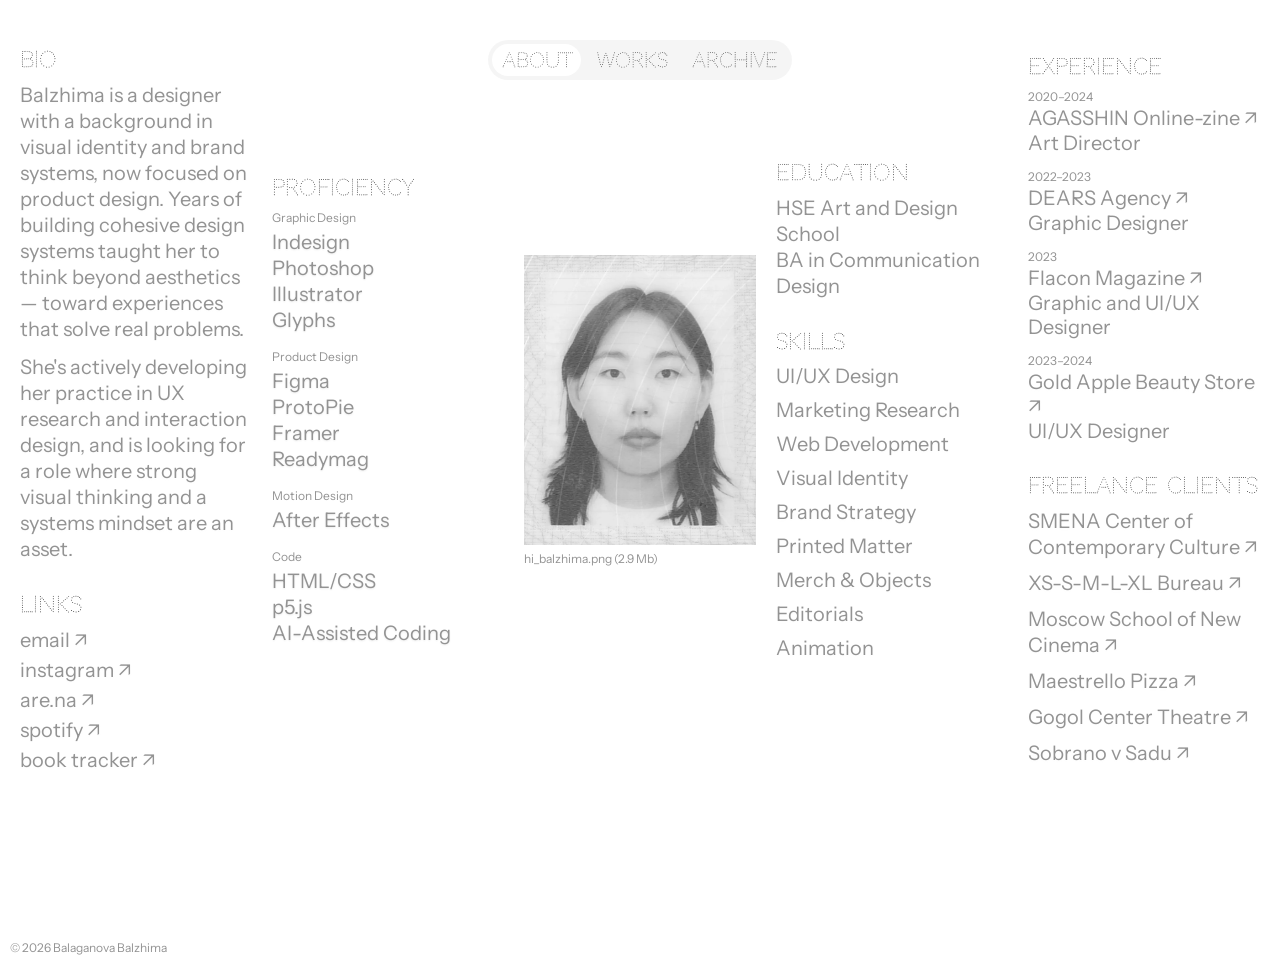
==== commit d5f2a7f0: "Swap homepage portrait; keep width, height auto Co-Authored-By: Claude Sonnet 5.5 <noreply@anthropic" ====
--- a/index.html
+++ b/index.html
@@ -94,7 +94,7 @@
     <!-- COL 3: PORTRAIT -->
     <div class="col col-center">
       <div class="portrait-wrap">
-        <img src="img/hi_balzhima.webp" alt="Portrait of Balzhima" fetchpriority="high" decoding="async" class="portrait" />
+        <img src="img/hi_balzhima_2.webp" alt="Portrait of Balzhima" fetchpriority="high" decoding="async" class="portrait" />
         <span class="portrait-caption">hi_balzhima.png (2.9 Mb)</span>
       </div>
     </div>
--- a/assets/css/style.css
+++ b/assets/css/style.css
@@ -74,7 +74,15 @@
   gap: 4px;
   padding: 4px;
   border-radius: 999px;
-  background: rgba(245, 245, 245, 1);
+  /* Frosted glass. The fill is solved so that composited over the page
+     background it lands on exactly the previous opaque colour, so the nav reads
+     the same over plain page and only frosts where content passes behind it:
+       0.7 x 241 + 0.3 x 255 (page white) = 245 = the old #f5f5f5
+     Don't "simplify" this to rgba(245,245,245,.7) — that composites to 248 and
+     the nav goes visibly paler. */
+  background: rgba(241, 241, 241, 0.7);
+  -webkit-backdrop-filter: blur(12px);
+  backdrop-filter: blur(12px);
 }
 
 .nav-pill {
@@ -178,7 +186,11 @@
   display: flex;
   align-items: center;
   gap: 10px;
-  background: #f5f5f5;
+  /* Frosted glass, same compositing trick as .nav-track:
+     0.7 x 241 + 0.3 x 255 (page white) = 245 = the old #f5f5f5 */
+  background: rgba(241, 241, 241, 0.7);
+  -webkit-backdrop-filter: blur(12px);
+  backdrop-filter: blur(12px);
   border-radius: 999px;
   padding: 7px 14px 7px 10px;
   width: fit-content;
@@ -193,7 +205,8 @@
   transform: translateX(-50%);
   z-index: 120;
 }
-.spotify-widget:hover { background: #e3e3e3; }
+/* 0.7 x 215 + 0.3 x 255 (page white) = 227 = the old #e3e3e3 */
+.spotify-widget:hover { background: rgba(215, 215, 215, 0.7); }
 
 .sw-art {
   width: 32px;
@@ -259,8 +272,7 @@
 }
 .portrait {
   width: 100%;
-  aspect-ratio: 3/4;
-  object-fit: cover;
+  height: auto;
 }
 .portrait-caption {
   font-size: 12px;
@@ -361,6 +373,12 @@
   display: block;
   width: 100% !important;
   overflow: visible;
+  /* Grid items default to min-width:auto, i.e. they refuse to shrink below their
+     min-content — so this card stretched to fit its carousel's full contents
+     (~2800px) and the whole page scrolled sideways instead of the carousel
+     scrolling inside it. min-width:0 lets the card stay at the column width so
+     .swiper-wrapper's overflow-x can do its job. */
+  min-width: 0;
 }
 
 .work-card .wc-title {
@@ -392,13 +410,28 @@
   gap: 10px;
   padding: 0 20px;
   scrollbar-width: none;
-  touch-action: pan-y;
+  /* Must stay `auto`. This was `pan-y`, which told the browser to honour only
+     vertical touch gestures — but horizontal is the ONLY axis this element
+     scrolls, so the carousel couldn't be swiped on any touch device (it still
+     worked with a mouse, which is why it looked fine on desktop).
+     `auto` resolves by gesture direction: swipe sideways and the carousel
+     scrolls; swipe vertically and, since overflow-y is hidden, the gesture
+     bubbles up and scrolls the page. Both work. */
+  touch-action: auto;
 }
 
 .wc-thumb {
   display: block;
   height: 100%;
   aspect-ratio: 4/3;
+  /* Opt out of the global `img { max-width: 100% }`. These live in a
+     horizontally scrolling carousel, so they're meant to be wider than their
+     container — that's what there is to scroll. On a phone the box wants to be
+     ~450px wide (338 tall x 4/3) but the container is only ~350px, so max-width
+     clamped the width while height:100% held the height, squashing the box from
+     4:3 to nearly square and making object-fit crop the photo to the wrong
+     shape. Only bit below ~600px, where the screen is narrower than a thumb. */
+  max-width: none;
   object-fit: cover;
   object-position: center;
   flex-shrink: 0;
@@ -408,6 +441,15 @@
 
 .wc-thumb:last-child {
   margin-right: 0;
+}
+
+/* Each project's photos share one native format, so the card declares it and the
+   thumbnails aren't cropped to fit. Default above is 4:3, which matches the
+   NO TO RACISM spreads and the Coming Soon placeholder (all 1200x900). Add
+   `ratio-3-2` for a card whose photos are 3:2 — the YES YOU CAN set is
+   1600x1068 (1.498), which the 4:3 box was slicing 11% off the sides of. */
+.work-card.ratio-3-2 .wc-thumb {
+  aspect-ratio: 3/2;
 }
 
 .wc-meta {
@@ -516,7 +558,9 @@
 }
 
 .nav-track.archive {
-  background: rgb(55, 55, 55);
+  /* Same trick over the archive's dark page instead of white:
+     0.7 x 70 + 0.3 x 21 (page #151515) = 55 = the old rgb(55,55,55) */
+  background: rgba(70, 70, 70, 0.7);
 }
 
 .nav-pill.archive {
@@ -707,6 +751,20 @@
   margin: 0 auto;
 }
 
+/* Net-worth case only: cap the big one-column images (they were too big), but
+   let the two-column before/after pairs run to the page edges — they read better
+   side by side at full width (Balzhima's call). Every image is pinned to one
+   16:10 ratio (object-fit: cover; the captured screens are already 16:10, so
+   nothing crops). Scoped to .networth-case so the other case pages are untouched. */
+.networth-case .case-image-full {
+  max-width: 900px;
+}
+.networth-case .case-img {
+  aspect-ratio: 16 / 10;
+  object-fit: cover;
+  object-position: top;
+}
+
 .case-section {
   width: 100%;
   max-width: 800px;
@@ -745,7 +803,10 @@
   .grid {
     grid-template-columns: 1fr 1fr !important;
     gap: 20px;
-    padding: 20px !important;
+    /* Top padding clears the fixed nav, which floats over the page and would
+       otherwise sit on top of the first row. Matches the 100px the archive and
+       case pages already use. */
+    padding: 100px 20px 20px !important;
     align-items: start;
     justify-items: stretch;
     max-width: 100% !important;
@@ -878,6 +939,8 @@
    .grid {
     grid-template-columns: 1fr !important;
     gap: 30px;
+    /* No top clearance on mobile — the frosted nav floating over the portrait
+       is intentional here (Balzhima's call). Tablet keeps its 100px clearance. */
     padding: 16px !important;
     align-items: start;
     width: 100% !important;
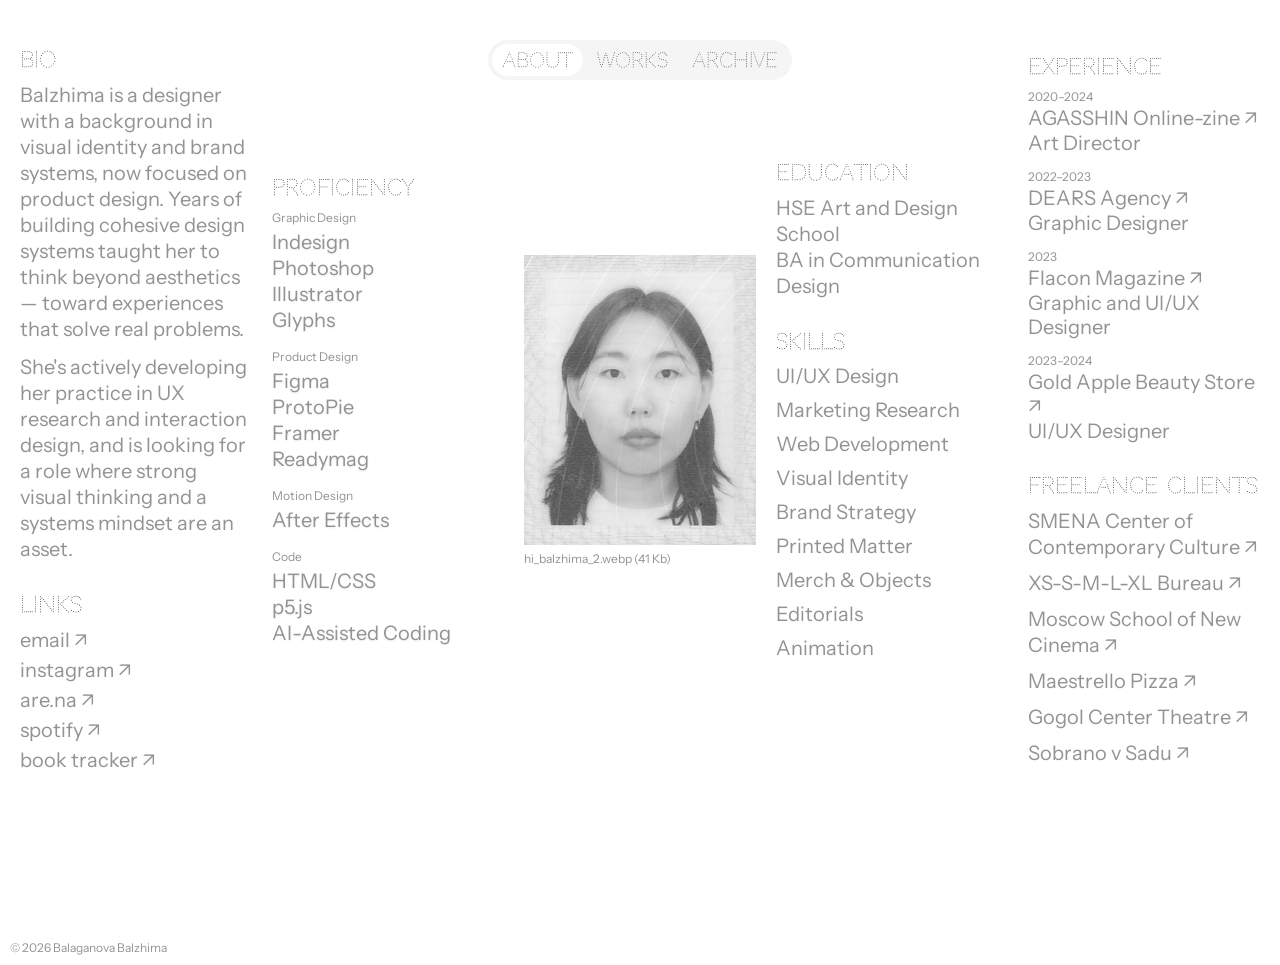
==== commit dc276e9d: "Update portrait caption to real file name and size Co-Authored-By: Claude Sonnet 5.5 <noreply@anthro" ====
--- a/index.html
+++ b/index.html
@@ -95,7 +95,7 @@
     <div class="col col-center">
       <div class="portrait-wrap">
         <img src="img/hi_balzhima_2.webp" alt="Portrait of Balzhima" fetchpriority="high" decoding="async" class="portrait" />
-        <span class="portrait-caption">hi_balzhima.png (2.9 Mb)</span>
+        <span class="portrait-caption">hi_balzhima_2.webp (41 Kb)</span>
       </div>
     </div>
 
